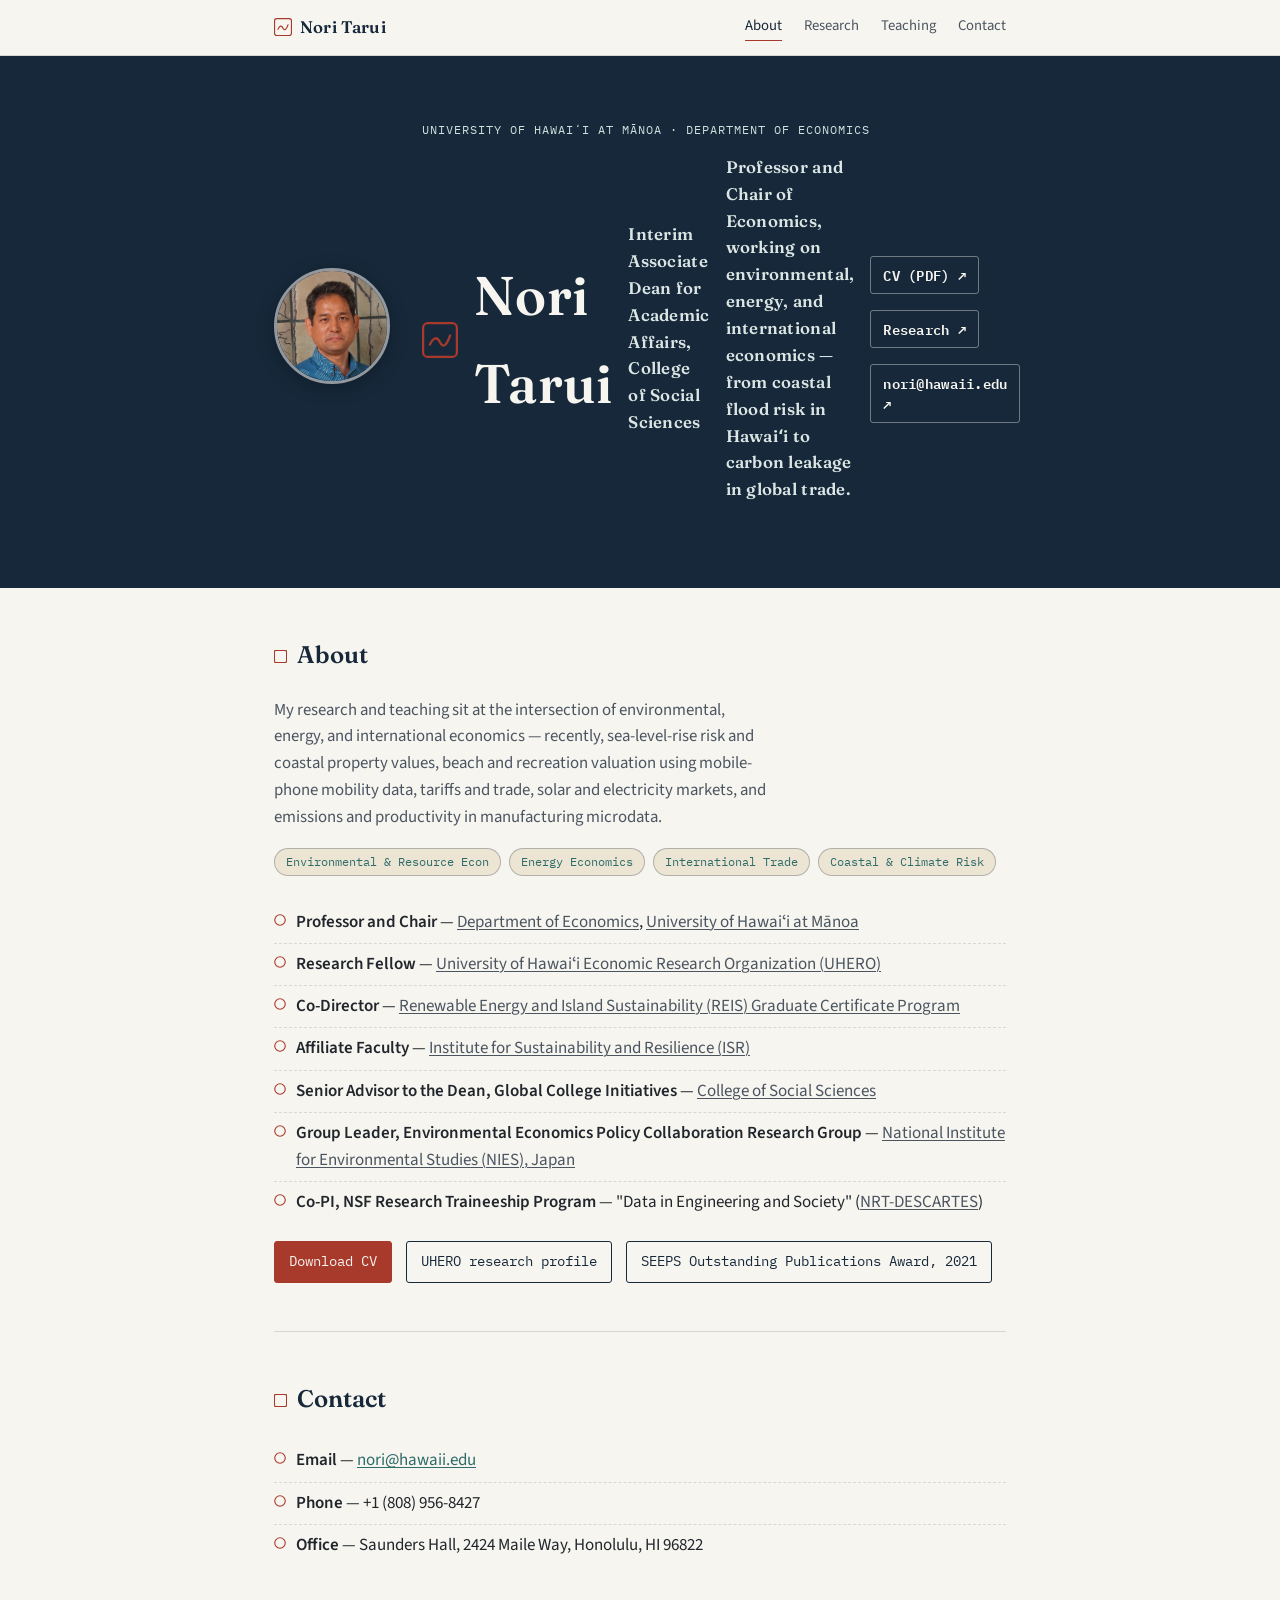
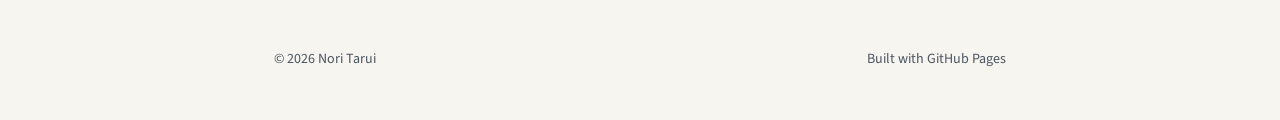
==== index.html @ 079a6d90 "homepage edit1" ====
<!DOCTYPE html>
<html lang="en">
<head>
<meta charset="UTF-8">
<meta name="viewport" content="width=device-width, initial-scale=1">
<title>Nori Tarui — Economics, University of Hawaiʻi at Mānoa</title>
<meta name="description" content="Nori Tarui is Professor and Chair of Economics at the University of Hawaiʻi at Mānoa, working on environmental, energy, and international economics.">
<link rel="preconnect" href="https://fonts.googleapis.com">
<link href="https://fonts.googleapis.com/css2?family=Fraunces:opsz,wght@9..144,500;9..144,600&family=Source+Sans+3:wght@400;600&family=IBM+Plex+Mono:wght@400;500&display=swap" rel="stylesheet">
<link rel="stylesheet" href="style.css">
</head>
<body>

<header class="site-nav">
  <div class="wrap">
    <a class="brand" href="index.html">
      <svg class="hanko" viewBox="0 0 32 32" aria-hidden="true"><rect x="1" y="1" width="30" height="30" rx="4" fill="none" stroke="currentColor" stroke-width="2"/><path d="M7 20 Q 12 10 16 18 T 25 12" fill="none" stroke="currentColor" stroke-width="2" stroke-linecap="round"/></svg>
      Nori Tarui
    </a>
    <nav class="links">
      <a href="index.html" aria-current="page">About</a>
      <a href="research.html">Research</a>
      <a href="teaching.html">Teaching</a>
      <a href="index.html#contact">Contact</a>
    </nav>
  </div>
</header>

<section class="hero">
  <div class="wrap">
    <div class="hero-flex">
      <img src="img/nori-headshot.jpg" alt="Portrait of Nori Tarui" class="headshot">
      <div class="hero-text">
        <p class="eyebrow">University of Hawaiʻi at Mānoa · Department of Economics</p>
        <h1>
          <svg class="hanko" viewBox="0 0 32 32" aria-hidden="true"><rect x="1" y="1" width="30" height="30" rx="4" fill="none" stroke="currentColor" stroke-width="2"/><path d="M7 20 Q 12 10 16 18 T 25 12" fill="none" stroke="currentColor" stroke-width="2" stroke-linecap="round"/></svg>
          Nori Tarui
        <p class="role-line">Interim Associate Dean for Academic Affairs, College of Social Sciences</p>
        <p class="role-line">Professor and Chair of Economics, working on environmental, energy, and international economics — from coastal flood risk in Hawaiʻi to carbon leakage in global trade.</p>
        <div class="cta-row">
          <a href="files/CV_Tarui.pdf">CV (PDF) ↗</a>
          <a href="research.html">Research ↗</a>
          <a href="mailto:nori@hawaii.edu">nori@hawaii.edu ↗</a>
        </div>
      </div>
    </div>
  </div>
</section>

<main>
  <div class="wrap">

    <section id="about">
      <div class="section-head">
        <svg class="hanko" viewBox="0 0 32 32" aria-hidden="true"><rect x="1" y="1" width="30" height="30" rx="4" fill="none" stroke="currentColor" stroke-width="3"/></svg>
        <h2 class="section-title">About</h2>
      </div>
      <p class="lede">
        My research and teaching sit at the intersection of environmental, energy, and international economics —
        recently, sea-level-rise risk and coastal property values, beach and recreation valuation using mobile-phone
        mobility data, tariffs and trade, solar and electricity markets, and emissions and productivity in
        manufacturing microdata.
      </p>
      <div class="tags">
        <span class="tag">Environmental &amp; Resource Econ</span>
        <span class="tag">Energy Economics</span>
        <span class="tag">International Trade</span>
        <span class="tag">Coastal &amp; Climate Risk</span>
      </div>

      <ul class="affil-list" style="margin-top:26px;">
        <li>
          <svg class="hanko" viewBox="0 0 32 32" aria-hidden="true"><circle cx="16" cy="16" r="14" fill="none" stroke="currentColor" stroke-width="3"/></svg>
          <span><span class="role">Professor and Chair</span> — <span class="org"><a href="http://www.economics.hawaii.edu/">Department of Economics</a>, <a href="http://www.manoa.hawaii.edu/">University of Hawaiʻi at Mānoa</a></span></span>
        </li>
        <li>
          <svg class="hanko" viewBox="0 0 32 32" aria-hidden="true"><circle cx="16" cy="16" r="14" fill="none" stroke="currentColor" stroke-width="3"/></svg>
          <span><span class="role">Research Fellow</span> — <span class="org"><a href="http://www.uhero.hawaii.edu/">University of Hawaiʻi Economic Research Organization (UHERO)</a></span></span>
        </li>
        <li>
          <svg class="hanko" viewBox="0 0 32 32" aria-hidden="true"><circle cx="16" cy="16" r="14" fill="none" stroke="currentColor" stroke-width="3"/></svg>
          <span><span class="role">Co-Director</span> — <span class="org"><a href="http://socialsciences.hawaii.edu/certificate/reis/">Renewable Energy and Island Sustainability (REIS) Graduate Certificate Program</a></span></span>
        </li>
        <li>
          <svg class="hanko" viewBox="0 0 32 32" aria-hidden="true"><circle cx="16" cy="16" r="14" fill="none" stroke="currentColor" stroke-width="3"/></svg>
          <span><span class="role">Affiliate Faculty</span> — <span class="org"><a href="https://manoa.hawaii.edu/isr/">Institute for Sustainability and Resilience (ISR)</a></span></span>
        </li>
        <li>
          <svg class="hanko" viewBox="0 0 32 32" aria-hidden="true"><circle cx="16" cy="16" r="14" fill="none" stroke="currentColor" stroke-width="3"/></svg>
          <span><span class="role">Senior Advisor to the Dean, Global College Initiatives</span> — <span class="org"><a href="https://socialsciences.manoa.hawaii.edu/study-at-css/enrollment-pathways/css-international/">College of Social Sciences</a></span></span>
        </li>
        <li>
          <svg class="hanko" viewBox="0 0 32 32" aria-hidden="true"><circle cx="16" cy="16" r="14" fill="none" stroke="currentColor" stroke-width="3"/></svg>
          <span><span class="role">Group Leader, Environmental Economics Policy Collaboration Research Group</span> — <span class="org"><a href="https://www.nies.go.jp/en/index.html">National Institute for Environmental Studies (NIES), Japan</a></span></span>
        </li>
        <li>
          <svg class="hanko" viewBox="0 0 32 32" aria-hidden="true"><circle cx="16" cy="16" r="14" fill="none" stroke="currentColor" stroke-width="3"/></svg>
          <span><span class="role">Co-PI, NSF Research Traineeship Program</span> — <span class="org">"Data in Engineering and Society" (<a href="https://www.nsf.gov/awardsearch/showAward?AWD_ID=2244574&HistoricalAwards=false">NRT-DESCARTES</a>)</span></span>
        </li>
      </ul>

      <div class="btn-row">
        <a class="btn primary" href="https://www.dropbox.com/scl/fi/9eugtl6t8reowjk72e273/CV_Tarui_July2025.pdf?rlkey=m9nzb2djinzzox61uwovbq0et&st=bqzk2ofy&dl=0">Download CV</a>
        <a class="btn" href="https://uhero.hawaii.edu/category/nori-tarui/">UHERO research profile</a>
        <a class="btn" href="https://www.seeps.org/eng/html/awards/index.html#prizelist">SEEPS Outstanding Publications Award, 2021</a>
      </div>
    </section>

    <section id="contact">
      <div class="section-head">
        <svg class="hanko" viewBox="0 0 32 32" aria-hidden="true"><rect x="1" y="1" width="30" height="30" rx="4" fill="none" stroke="currentColor" stroke-width="3"/></svg>
        <h2 class="section-title">Contact</h2>
      </div>
      <ul class="affil-list">
        <li><svg class="hanko" viewBox="0 0 32 32" aria-hidden="true"><circle cx="16" cy="16" r="14" fill="none" stroke="currentColor" stroke-width="3"/></svg><span><span class="role">Email</span> — <a href="mailto:nori@hawaii.edu">nori@hawaii.edu</a></span></li>
        <li><svg class="hanko" viewBox="0 0 32 32" aria-hidden="true"><circle cx="16" cy="16" r="14" fill="none" stroke="currentColor" stroke-width="3"/></svg><span><span class="role">Phone</span> — +1 (808) 956-8427</span></li>
        <li><svg class="hanko" viewBox="0 0 32 32" aria-hidden="true"><circle cx="16" cy="16" r="14" fill="none" stroke="currentColor" stroke-width="3"/></svg><span><span class="role">Office</span> — Saunders Hall, 2424 Maile Way, Honolulu, HI 96822</span></li>
      </ul>
    </section>

  </div>
</main>

<footer>
  <div class="wrap">
    <span>© 2026 Nori Tarui</span>
    <span>Built with GitHub Pages</span>
  </div>
</footer>

</body>
</html>
---- style.css ----
/* =========================================================
   Nori Tarui — academic homepage
   Tokens
   ========================================================= */
:root {
  --paper: #f7f5f0;
  --paper-alt: #ece5d4;
  --ink: #20262b;
  --ink-soft: #4b5560;
  --navy: #16283a;
  --teal: #2e6c6a;
  --hanko: #a83a2c;
  --line: rgba(22, 40, 58, 0.14);
  --line-strong: rgba(22, 40, 58, 0.28);

  --display: "Fraunces", "Iowan Old Style", ui-serif, Georgia, serif;
  --body: "Source Sans 3", "Inter", system-ui, sans-serif;
  --mono: "IBM Plex Mono", ui-monospace, monospace;

  --max: 780px;
}

* { box-sizing: border-box; }

html { scroll-behavior: smooth; }

body {
  margin: 0;
  background: var(--paper);
  color: var(--ink);
  font-family: var(--body);
  font-size: 17px;
  line-height: 1.6;
  -webkit-font-smoothing: antialiased;
}

a {
  color: var(--teal);
  text-decoration-thickness: 1px;
  text-underline-offset: 2px;
}
a:hover { color: var(--hanko); }

a:focus-visible,
button:focus-visible {
  outline: 2px solid var(--hanko);
  outline-offset: 2px;
}

.wrap {
  max-width: var(--max);
  margin: 0 auto;
  padding: 0 24px;
}

/* ---------- Hanko signature mark ----------
   A small stamp motif standing in for a seal/chop —
   used at full size once in the hero, and as a bullet
   glyph everywhere lists need a marker. */
.hanko {
  display: inline-block;
  flex: none;
  color: var(--hanko);
}

/* ---------- Nav ---------- */
header.site-nav {
  border-bottom: 1px solid var(--line);
  position: sticky;
  top: 0;
  background: rgba(247, 245, 240, 0.92);
  backdrop-filter: saturate(140%) blur(6px);
  z-index: 10;
}
header.site-nav .wrap {
  display: flex;
  align-items: center;
  justify-content: space-between;
  padding-top: 14px;
  padding-bottom: 14px;
}
.brand {
  font-family: var(--display);
  font-weight: 600;
  font-size: 1.05rem;
  letter-spacing: 0.01em;
  color: var(--navy);
  text-decoration: none;
  display: flex;
  align-items: center;
  gap: 8px;
}
.brand:hover { color: var(--navy); }
.brand .hanko { width: 18px; height: 18px; }

nav.links { display: flex; gap: 22px; }
nav.links a {
  color: var(--ink-soft);
  font-size: 0.92rem;
  text-decoration: none;
  padding-bottom: 2px;
  border-bottom: 1px solid transparent;
}
nav.links a:hover,
nav.links a[aria-current="page"] {
  color: var(--navy);
  border-bottom-color: var(--hanko);
}

/* ---------- Hero ---------- */
.hero {
  position: relative;
  overflow: hidden;
  border-bottom: 1px solid var(--line);
  background: var(--navy);
  color: var(--paper);
}
.hero .contours {
  position: absolute;
  inset: 0;
  width: 100%;
  height: 100%;
  opacity: 0.35;
}
.hero .wrap {
  position: relative;
  padding-top: 64px;
  padding-bottom: 56px;
}
.hero-flex {
  display: flex;
  align-items: center;
  gap: 32px;
}
.headshot {
  flex: none;
  width: 116px;
  height: 116px;
  border-radius: 50%;
  object-fit: cover;
  border: 3px solid rgba(247, 245, 240, 0.55);
  box-shadow: 0 4px 18px rgba(0, 0, 0, 0.25);
}
.hero-text { min-width: 0; }
.hero .eyebrow {
  font-family: var(--mono);
  font-size: 0.78rem;
  letter-spacing: 0.08em;
  text-transform: uppercase;
  color: #cfe0dd;
  margin: 0 0 14px;
}
.hero h1 {
  font-family: var(--display);
  font-weight: 600;
  font-size: clamp(2.4rem, 6vw, 3.4rem);
  letter-spacing: 0.005em;
  margin: 0 0 6px;
  display: flex;
  align-items: center;
  gap: 16px;
}
.hero .hanko { width: 36px; height: 36px; }
.hero .role-line {
  font-size: 1.05rem;
  color: #dbe6e4;
  max-width: 56ch;
  margin: 0 0 22px;
}
.hero .cta-row { display: flex; gap: 16px; flex-wrap: wrap; }
.hero .cta-row a {
  font-family: var(--mono);
  font-size: 0.85rem;
  color: var(--paper);
  border: 1px solid rgba(247,245,240,0.4);
  border-radius: 3px;
  padding: 7px 12px;
  text-decoration: none;
}
.hero .cta-row a:hover {
  border-color: var(--hanko);
  color: var(--paper);
  background: rgba(168,58,44,0.25);
}

/* ---------- Sections ---------- */
main section {
  padding: 48px 0;
  border-bottom: 1px solid var(--line);
}
main section:last-of-type { border-bottom: none; }

.section-head {
  display: flex;
  align-items: baseline;
  gap: 10px;
  margin-bottom: 22px;
}
.section-head .hanko { width: 13px; height: 13px; }
h2.section-title {
  font-family: var(--display);
  font-size: 1.5rem;
  font-weight: 600;
  color: var(--navy);
  margin: 0;
}

.affil-list { list-style: none; margin: 0; padding: 0; }
.affil-list li {
  display: flex;
  gap: 10px;
  align-items: flex-start;
  padding: 7px 0;
  border-bottom: 1px dashed var(--line);
}
.affil-list li:last-child { border-bottom: none; }
.affil-list .hanko { width: 12px; height: 12px; margin-top: 5px; }
.affil-list .role { font-weight: 600; color: var(--ink); }
.affil-list .org a { color: var(--ink-soft); }
.affil-list .org a:hover { color: var(--hanko); }

.lede {
  font-size: 1.05rem;
  color: var(--ink-soft);
  max-width: 62ch;
}

.tags { display: flex; flex-wrap: wrap; gap: 8px; margin-top: 4px; }
.tag {
  font-family: var(--mono);
  font-size: 0.78rem;
  color: var(--teal);
  border: 1px solid var(--line-strong);
  border-radius: 999px;
  padding: 3px 11px;
  background: var(--paper-alt);
}

.btn-row { display: flex; gap: 14px; flex-wrap: wrap; margin-top: 18px; }
.btn {
  display: inline-flex;
  align-items: center;
  gap: 8px;
  font-family: var(--mono);
  font-size: 0.85rem;
  padding: 9px 14px;
  border-radius: 3px;
  text-decoration: none;
  border: 1px solid var(--navy);
  color: var(--navy);
}
.btn:hover { background: var(--navy); color: var(--paper); }
.btn.primary { background: var(--hanko); border-color: var(--hanko); color: var(--paper); }
.btn.primary:hover { background: #8c3125; border-color: #8c3125; }

/* ---------- Publications / project lists ---------- */
.pub-group { margin-bottom: 30px; }
.pub-group h3 {
  font-family: var(--mono);
  font-size: 0.82rem;
  text-transform: uppercase;
  letter-spacing: 0.08em;
  color: var(--teal);
  margin: 0 0 14px;
}
ol.pub-list, ul.pub-list {
  list-style: none;
  margin: 0;
  padding: 0;
  counter-reset: pub;
}
ol.pub-list li, ul.pub-list li {
  padding: 12px 0;
  border-bottom: 1px solid var(--line);
  font-size: 0.96rem;
}
ol.pub-list li:last-child, ul.pub-list li:last-child { border-bottom: none; }
.pub-list .yr {
  font-family: var(--mono);
  font-size: 0.8rem;
  color: var(--ink-soft);
  margin-right: 2px;
}
.pub-list .venue { font-style: italic; color: var(--ink-soft); }
.pub-note { font-size: 0.88rem; color: var(--ink-soft); margin: 3px 0 0 0; }

/* ---------- Teaching term blocks ---------- */
.term {
  padding: 16px 0;
  border-bottom: 1px solid var(--line);
}
.term:last-child { border-bottom: none; }
.term h3 {
  font-family: var(--mono);
  font-size: 0.85rem;
  letter-spacing: 0.06em;
  text-transform: uppercase;
  color: var(--navy);
  margin: 0 0 4px;
}
.term .office-hours { font-size: 0.9rem; color: var(--ink-soft); margin: 0 0 10px; }
.course { margin: 6px 0; font-size: 0.96rem; }
.course .code { font-family: var(--mono); color: var(--hanko); margin-right: 6px; }

/* ---------- Footer ---------- */
footer {
  padding: 34px 0 50px;
  color: var(--ink-soft);
  font-size: 0.88rem;
}
footer .wrap { display: flex; justify-content: space-between; flex-wrap: wrap; gap: 12px; }
footer a { color: var(--ink-soft); }
footer a:hover { color: var(--hanko); }

@media (max-width: 640px) {
  nav.links { gap: 14px; }
  .hero h1 { gap: 10px; }
  .hero-flex { flex-direction: column; align-items: flex-start; gap: 18px; }
  .headshot { width: 88px; height: 88px; }
  footer .wrap { flex-direction: column; }
}
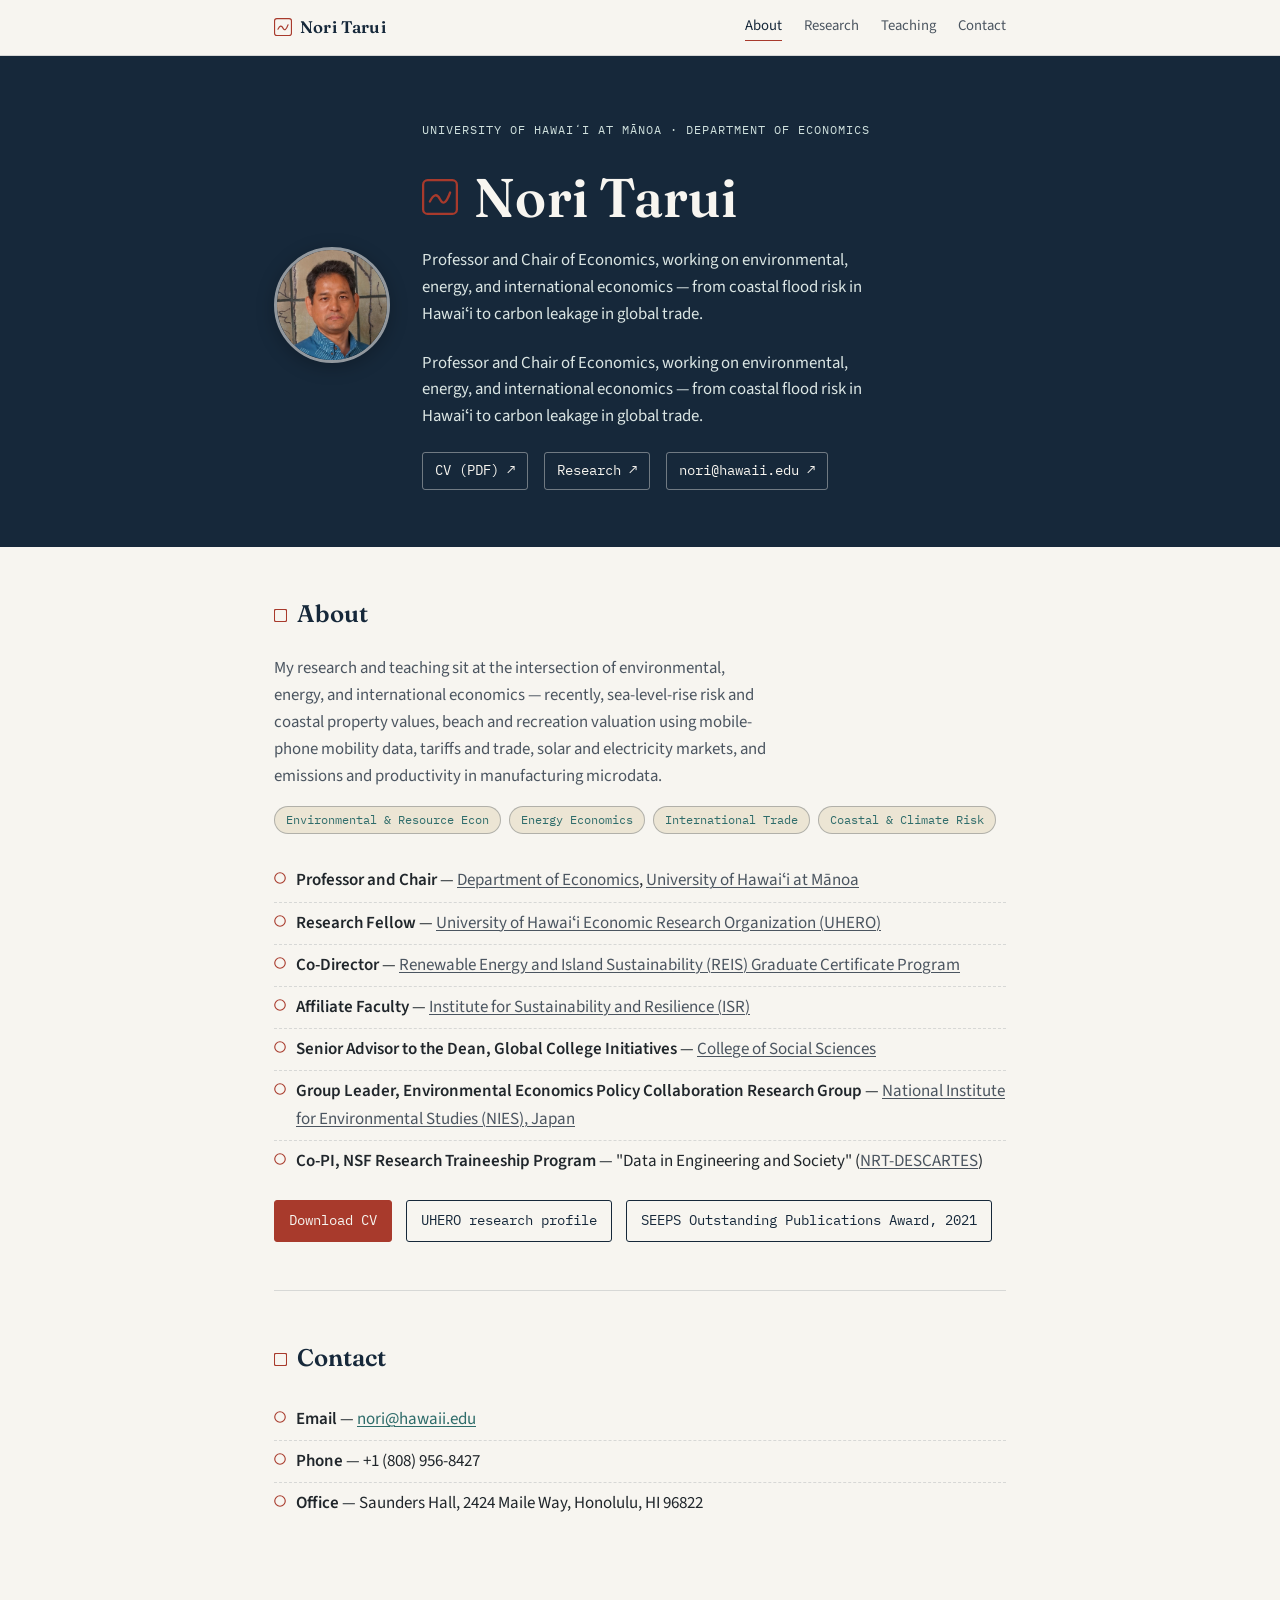
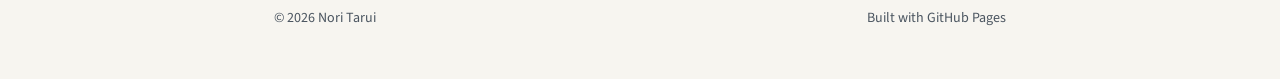
==== commit 5e9cd6d3: "homepage edit2" ====
--- a/index.html
+++ b/index.html
@@ -35,7 +35,8 @@
         <h1>
           <svg class="hanko" viewBox="0 0 32 32" aria-hidden="true"><rect x="1" y="1" width="30" height="30" rx="4" fill="none" stroke="currentColor" stroke-width="2"/><path d="M7 20 Q 12 10 16 18 T 25 12" fill="none" stroke="currentColor" stroke-width="2" stroke-linecap="round"/></svg>
           Nori Tarui
-        <p class="role-line">Interim Associate Dean for Academic Affairs, College of Social Sciences</p>
+        </h1>
+        <p class="role-line">Professor and Chair of Economics, working on environmental, energy, and international economics — from coastal flood risk in Hawaiʻi to carbon leakage in global trade.</p>
         <p class="role-line">Professor and Chair of Economics, working on environmental, energy, and international economics — from coastal flood risk in Hawaiʻi to carbon leakage in global trade.</p>
         <div class="cta-row">
           <a href="files/CV_Tarui.pdf">CV (PDF) ↗</a>
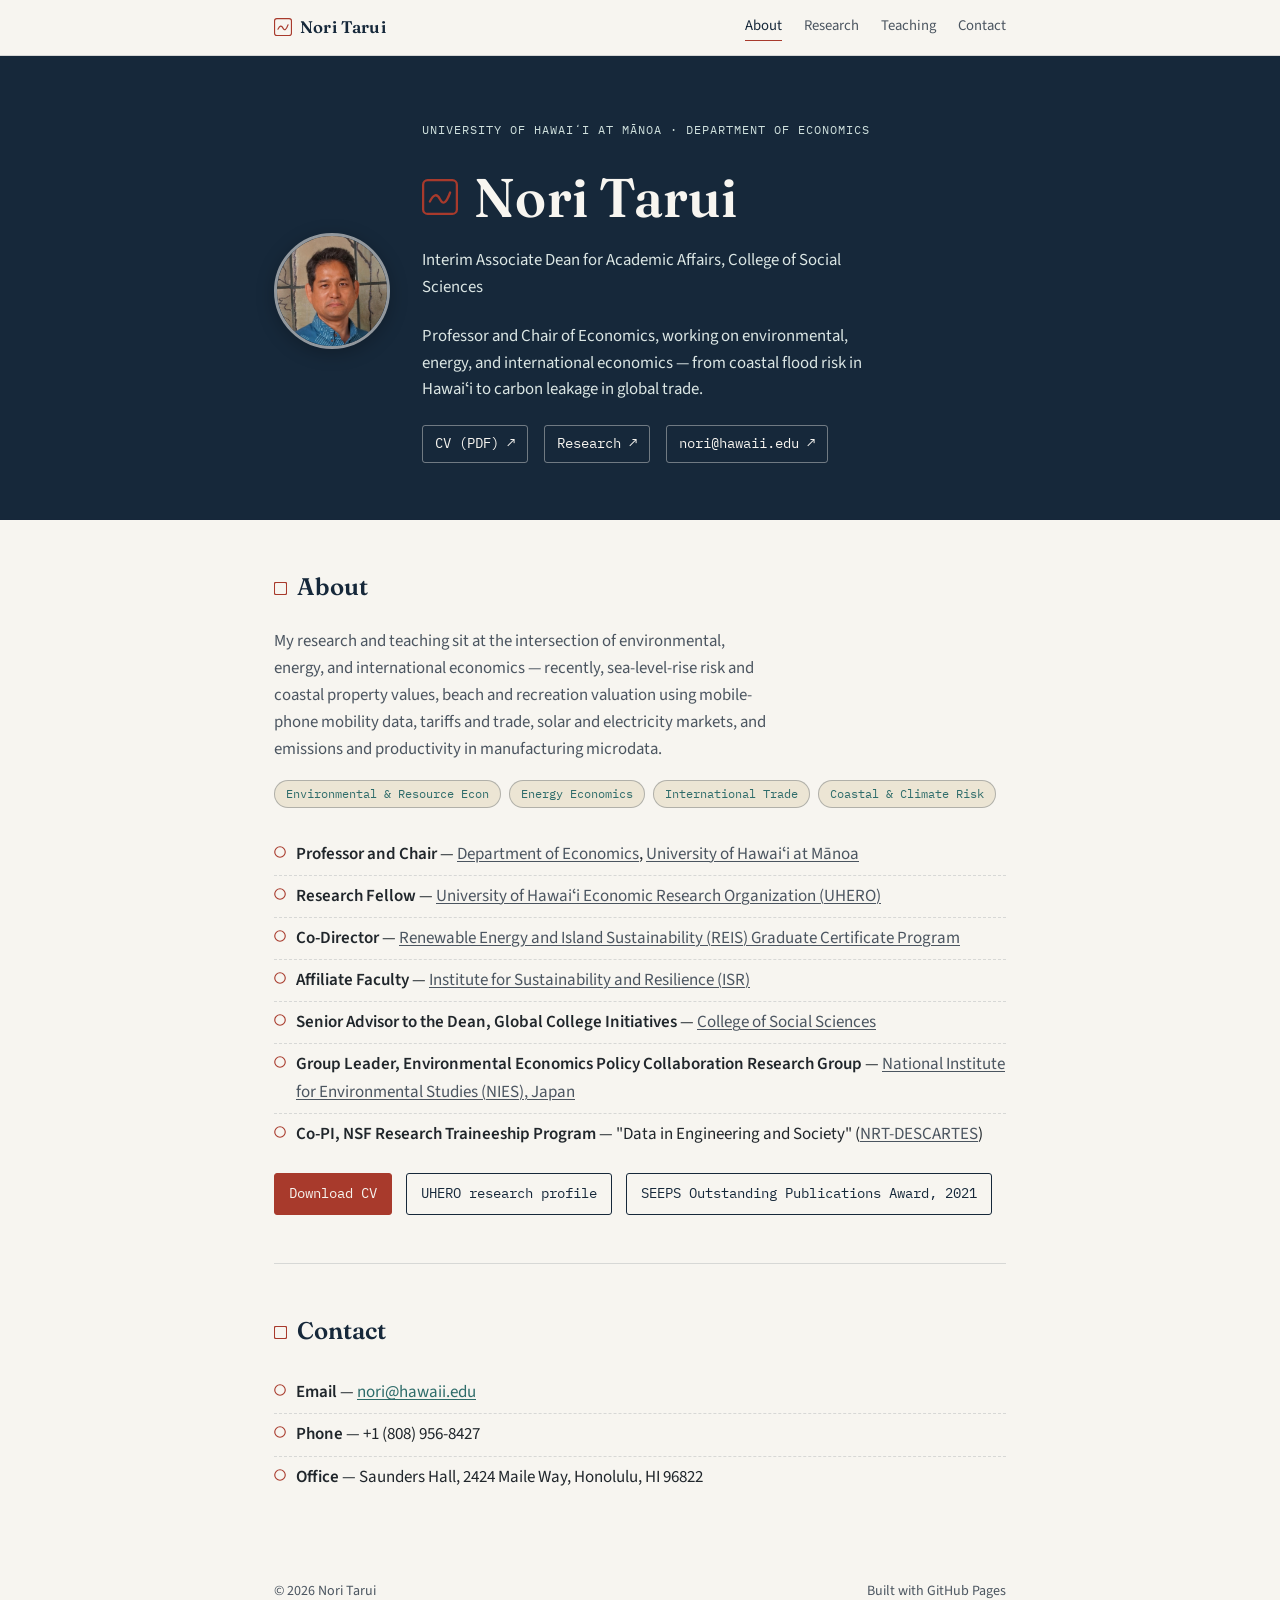
==== commit 892e2fd2: "homepage edit 3" ====
--- a/index.html
+++ b/index.html
@@ -36,7 +36,7 @@
           <svg class="hanko" viewBox="0 0 32 32" aria-hidden="true"><rect x="1" y="1" width="30" height="30" rx="4" fill="none" stroke="currentColor" stroke-width="2"/><path d="M7 20 Q 12 10 16 18 T 25 12" fill="none" stroke="currentColor" stroke-width="2" stroke-linecap="round"/></svg>
           Nori Tarui
         </h1>
-        <p class="role-line">Professor and Chair of Economics, working on environmental, energy, and international economics — from coastal flood risk in Hawaiʻi to carbon leakage in global trade.</p>
+        <p class="role-line">Interim Associate Dean for Academic Affairs, College of Social Sciences</p>
         <p class="role-line">Professor and Chair of Economics, working on environmental, energy, and international economics — from coastal flood risk in Hawaiʻi to carbon leakage in global trade.</p>
         <div class="cta-row">
           <a href="files/CV_Tarui.pdf">CV (PDF) ↗</a>
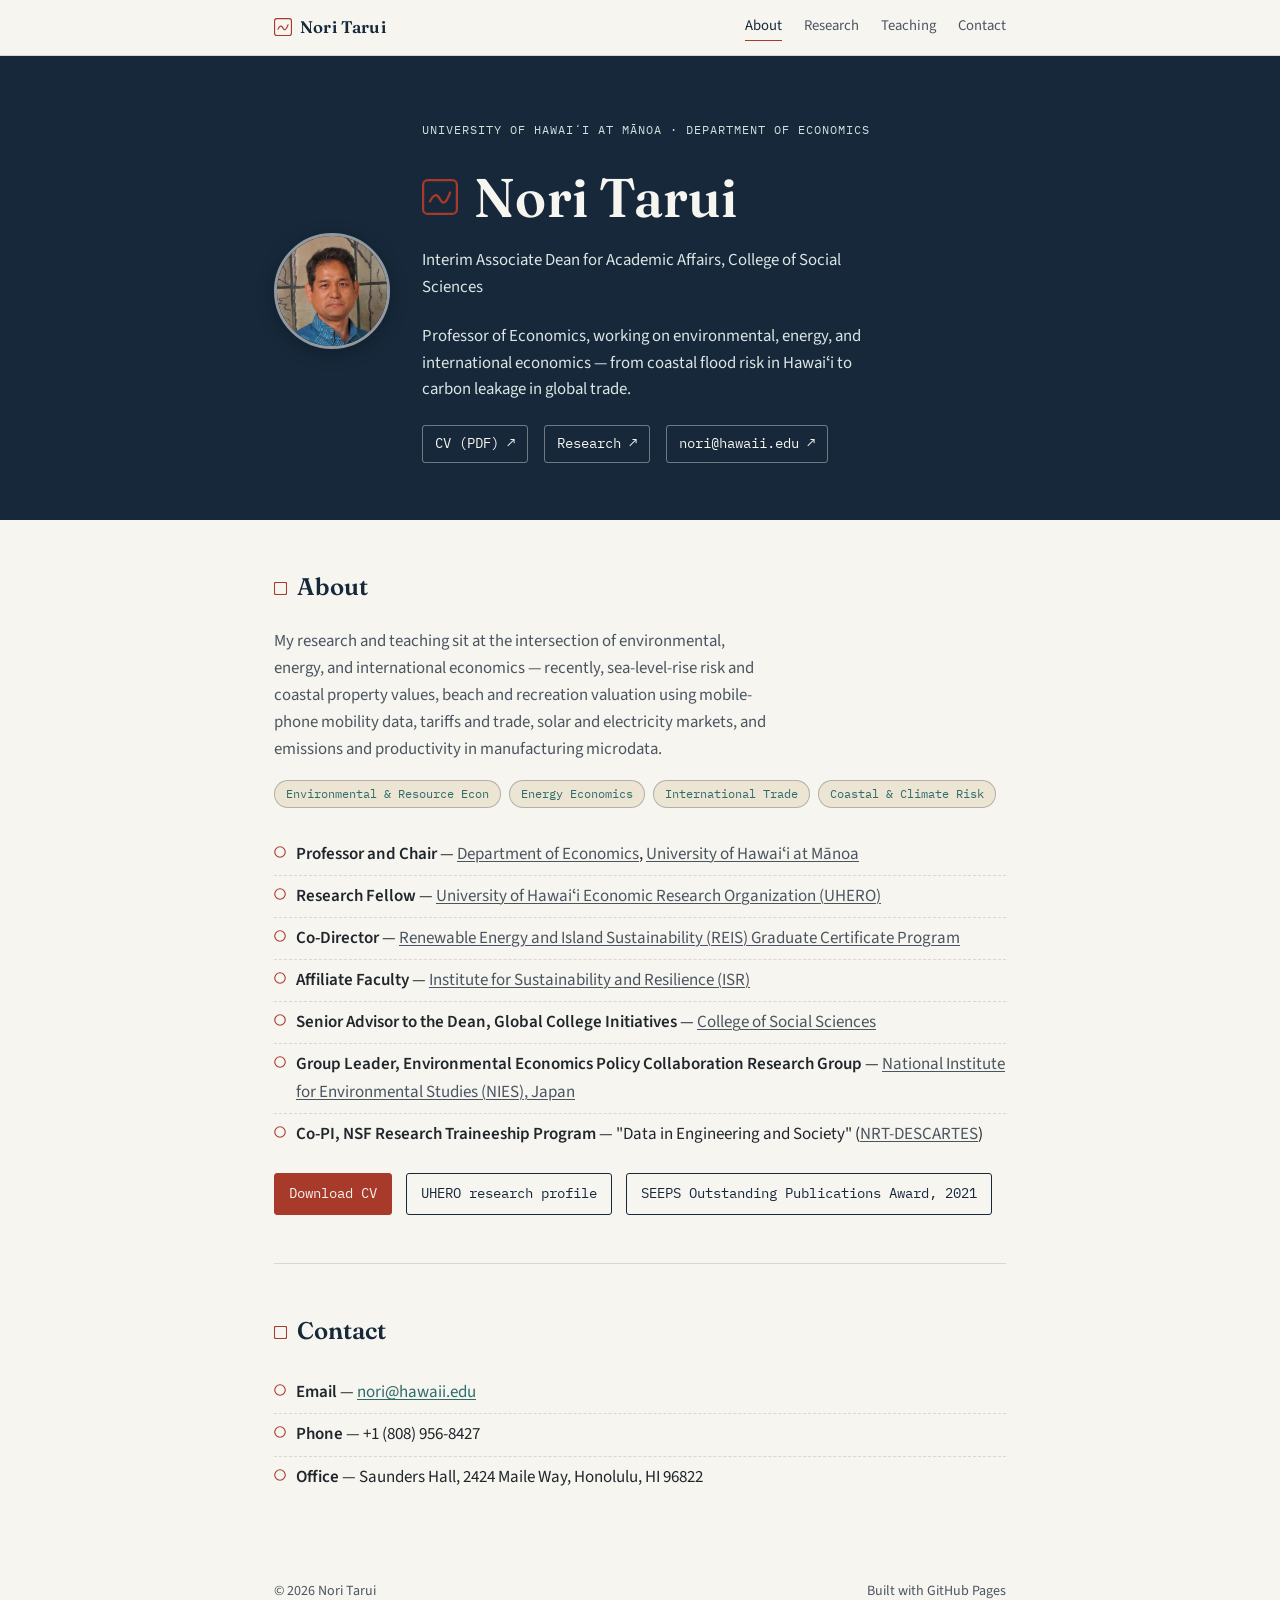
==== commit 15ccc172: "homepage edit" ====
--- a/index.html
+++ b/index.html
@@ -4,7 +4,7 @@
 <meta charset="UTF-8">
 <meta name="viewport" content="width=device-width, initial-scale=1">
 <title>Nori Tarui — Economics, University of Hawaiʻi at Mānoa</title>
-<meta name="description" content="Nori Tarui is Professor and Chair of Economics at the University of Hawaiʻi at Mānoa, working on environmental, energy, and international economics.">
+<meta name="description" content="Nori Tarui is Professor of Economics at the University of Hawaiʻi at Mānoa, working on environmental, energy, and international economics.">
 <link rel="preconnect" href="https://fonts.googleapis.com">
 <link href="https://fonts.googleapis.com/css2?family=Fraunces:opsz,wght@9..144,500;9..144,600&family=Source+Sans+3:wght@400;600&family=IBM+Plex+Mono:wght@400;500&display=swap" rel="stylesheet">
 <link rel="stylesheet" href="style.css">
@@ -37,7 +37,7 @@
           Nori Tarui
         </h1>
         <p class="role-line">Interim Associate Dean for Academic Affairs, College of Social Sciences</p>
-        <p class="role-line">Professor and Chair of Economics, working on environmental, energy, and international economics — from coastal flood risk in Hawaiʻi to carbon leakage in global trade.</p>
+        <p class="role-line">Professor of Economics, working on environmental, energy, and international economics — from coastal flood risk in Hawaiʻi to carbon leakage in global trade.</p>
         <div class="cta-row">
           <a href="files/CV_Tarui.pdf">CV (PDF) ↗</a>
           <a href="research.html">Research ↗</a>
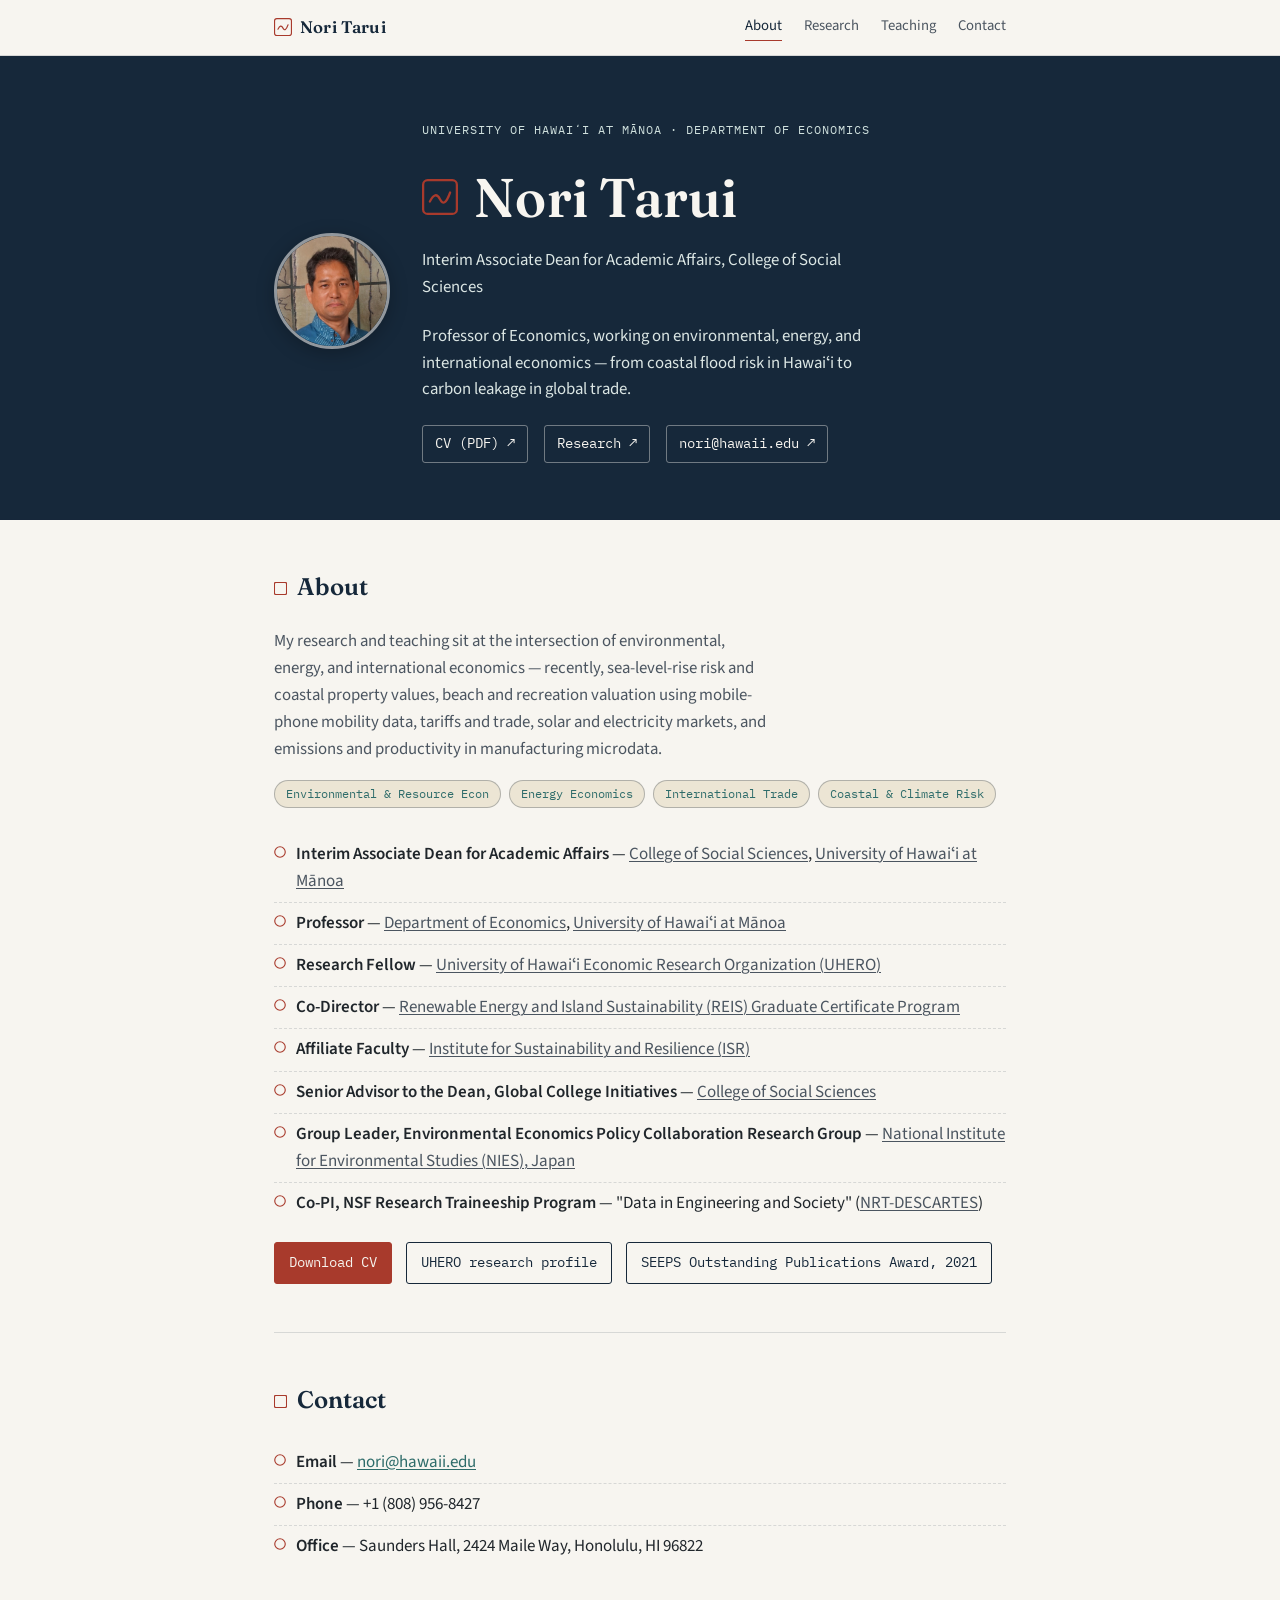
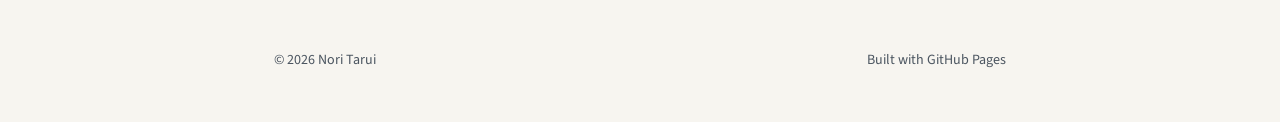
==== commit c4df04ee: "homepage edit title" ====
--- a/index.html
+++ b/index.html
@@ -72,7 +72,11 @@
       <ul class="affil-list" style="margin-top:26px;">
         <li>
           <svg class="hanko" viewBox="0 0 32 32" aria-hidden="true"><circle cx="16" cy="16" r="14" fill="none" stroke="currentColor" stroke-width="3"/></svg>
-          <span><span class="role">Professor and Chair</span> — <span class="org"><a href="http://www.economics.hawaii.edu/">Department of Economics</a>, <a href="http://www.manoa.hawaii.edu/">University of Hawaiʻi at Mānoa</a></span></span>
+          <span><span class="role">Interim Associate Dean for Academic Affairs </span> — <span class="org"><a href="https://socialsciences.manoa.hawaii.edu/">College of Social Sciences</a>, <a href="http://www.manoa.hawaii.edu/">University of Hawaiʻi at Mānoa</a></span></span>
+        </li>
+       <li>
+          <svg class="hanko" viewBox="0 0 32 32" aria-hidden="true"><circle cx="16" cy="16" r="14" fill="none" stroke="currentColor" stroke-width="3"/></svg>
+          <span><span class="role">Professor </span> — <span class="org"><a href="http://www.economics.hawaii.edu/">Department of Economics</a>, <a href="http://www.manoa.hawaii.edu/">University of Hawaiʻi at Mānoa</a></span></span>
         </li>
         <li>
           <svg class="hanko" viewBox="0 0 32 32" aria-hidden="true"><circle cx="16" cy="16" r="14" fill="none" stroke="currentColor" stroke-width="3"/></svg>
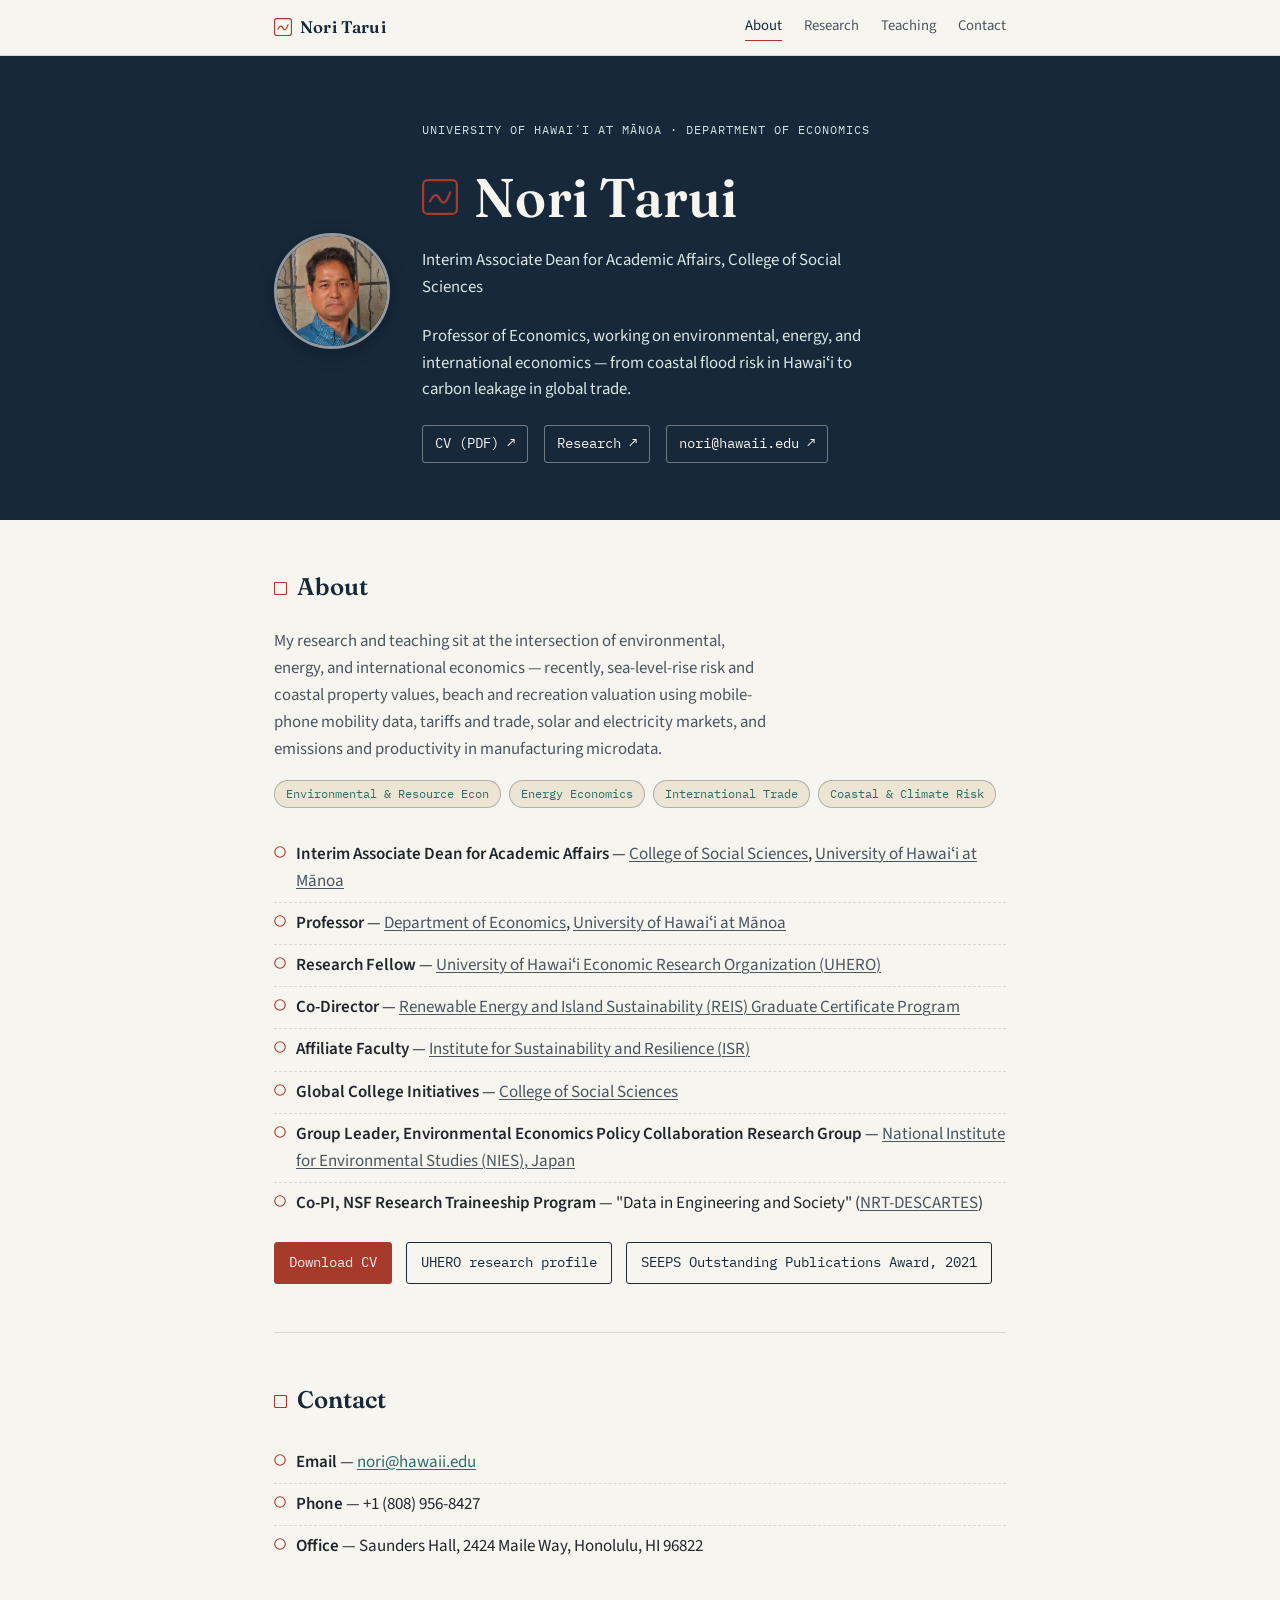
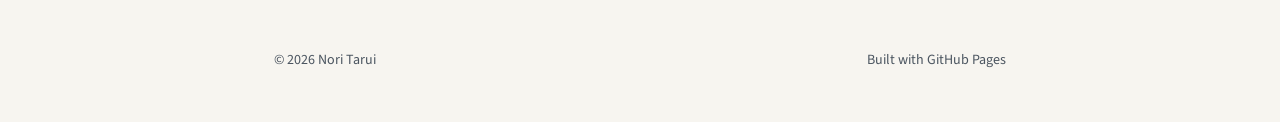
==== commit 314b5b78: "homepage edit title2" ====
--- a/index.html
+++ b/index.html
@@ -92,7 +92,7 @@
         </li>
         <li>
           <svg class="hanko" viewBox="0 0 32 32" aria-hidden="true"><circle cx="16" cy="16" r="14" fill="none" stroke="currentColor" stroke-width="3"/></svg>
-          <span><span class="role">Senior Advisor to the Dean, Global College Initiatives</span> — <span class="org"><a href="https://socialsciences.manoa.hawaii.edu/study-at-css/enrollment-pathways/css-international/">College of Social Sciences</a></span></span>
+          <span><span class="role">Global College Initiatives</span> — <span class="org"><a href="https://socialsciences.manoa.hawaii.edu/study-at-css/enrollment-pathways/css-international/">College of Social Sciences</a></span></span>
         </li>
         <li>
           <svg class="hanko" viewBox="0 0 32 32" aria-hidden="true"><circle cx="16" cy="16" r="14" fill="none" stroke="currentColor" stroke-width="3"/></svg>
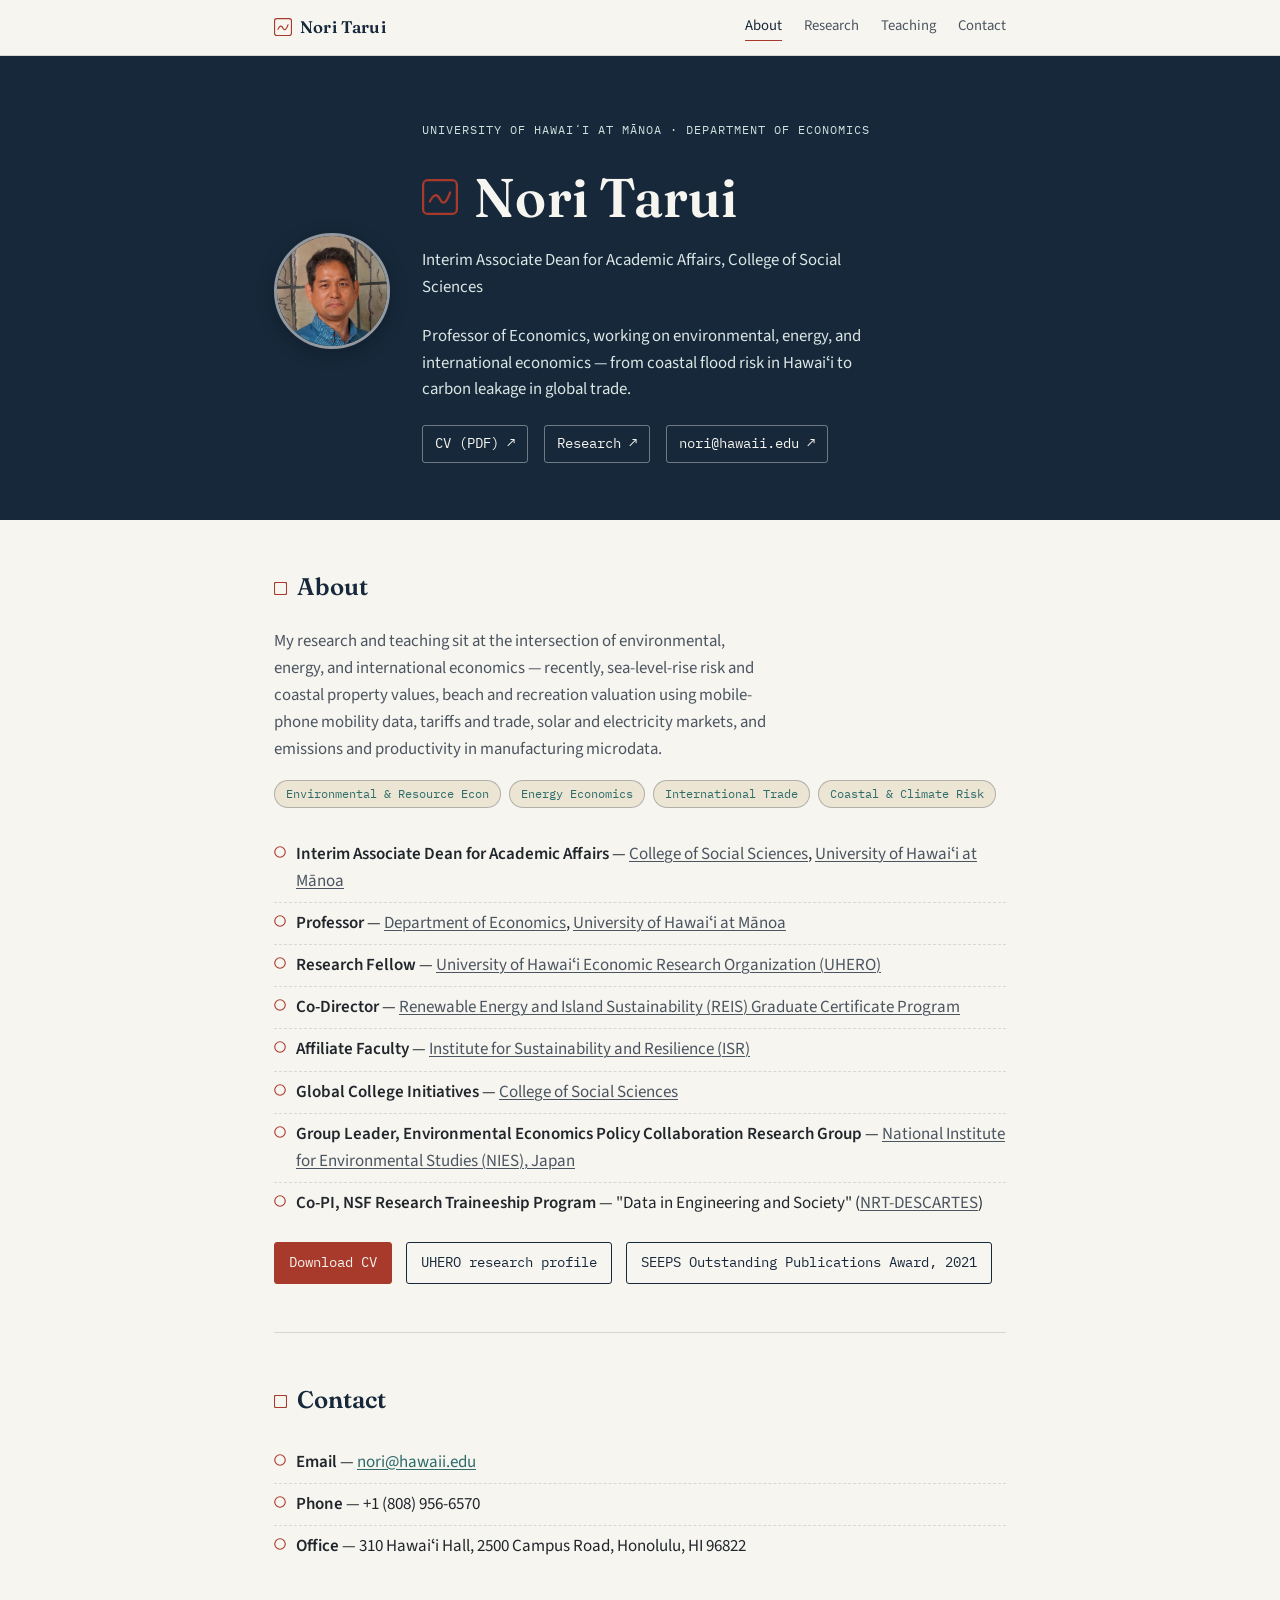
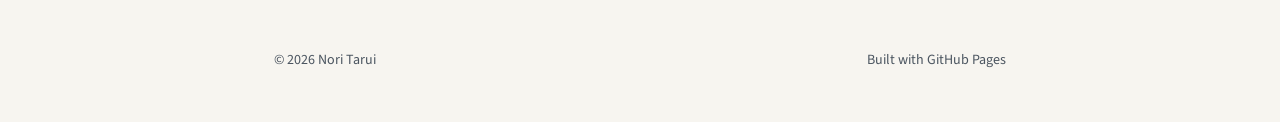
==== commit cb525e5b: "homepage edit title3" ====
--- a/index.html
+++ b/index.html
@@ -118,8 +118,8 @@
       </div>
       <ul class="affil-list">
         <li><svg class="hanko" viewBox="0 0 32 32" aria-hidden="true"><circle cx="16" cy="16" r="14" fill="none" stroke="currentColor" stroke-width="3"/></svg><span><span class="role">Email</span> — <a href="mailto:nori@hawaii.edu">nori@hawaii.edu</a></span></li>
-        <li><svg class="hanko" viewBox="0 0 32 32" aria-hidden="true"><circle cx="16" cy="16" r="14" fill="none" stroke="currentColor" stroke-width="3"/></svg><span><span class="role">Phone</span> — +1 (808) 956-8427</span></li>
-        <li><svg class="hanko" viewBox="0 0 32 32" aria-hidden="true"><circle cx="16" cy="16" r="14" fill="none" stroke="currentColor" stroke-width="3"/></svg><span><span class="role">Office</span> — Saunders Hall, 2424 Maile Way, Honolulu, HI 96822</span></li>
+        <li><svg class="hanko" viewBox="0 0 32 32" aria-hidden="true"><circle cx="16" cy="16" r="14" fill="none" stroke="currentColor" stroke-width="3"/></svg><span><span class="role">Phone</span> — +1 (808) 956-6570</span></li>
+        <li><svg class="hanko" viewBox="0 0 32 32" aria-hidden="true"><circle cx="16" cy="16" r="14" fill="none" stroke="currentColor" stroke-width="3"/></svg><span><span class="role">Office</span> — 310 Hawaiʻi Hall, 2500 Campus Road, Honolulu, HI 96822</span></li>
       </ul>
     </section>
 
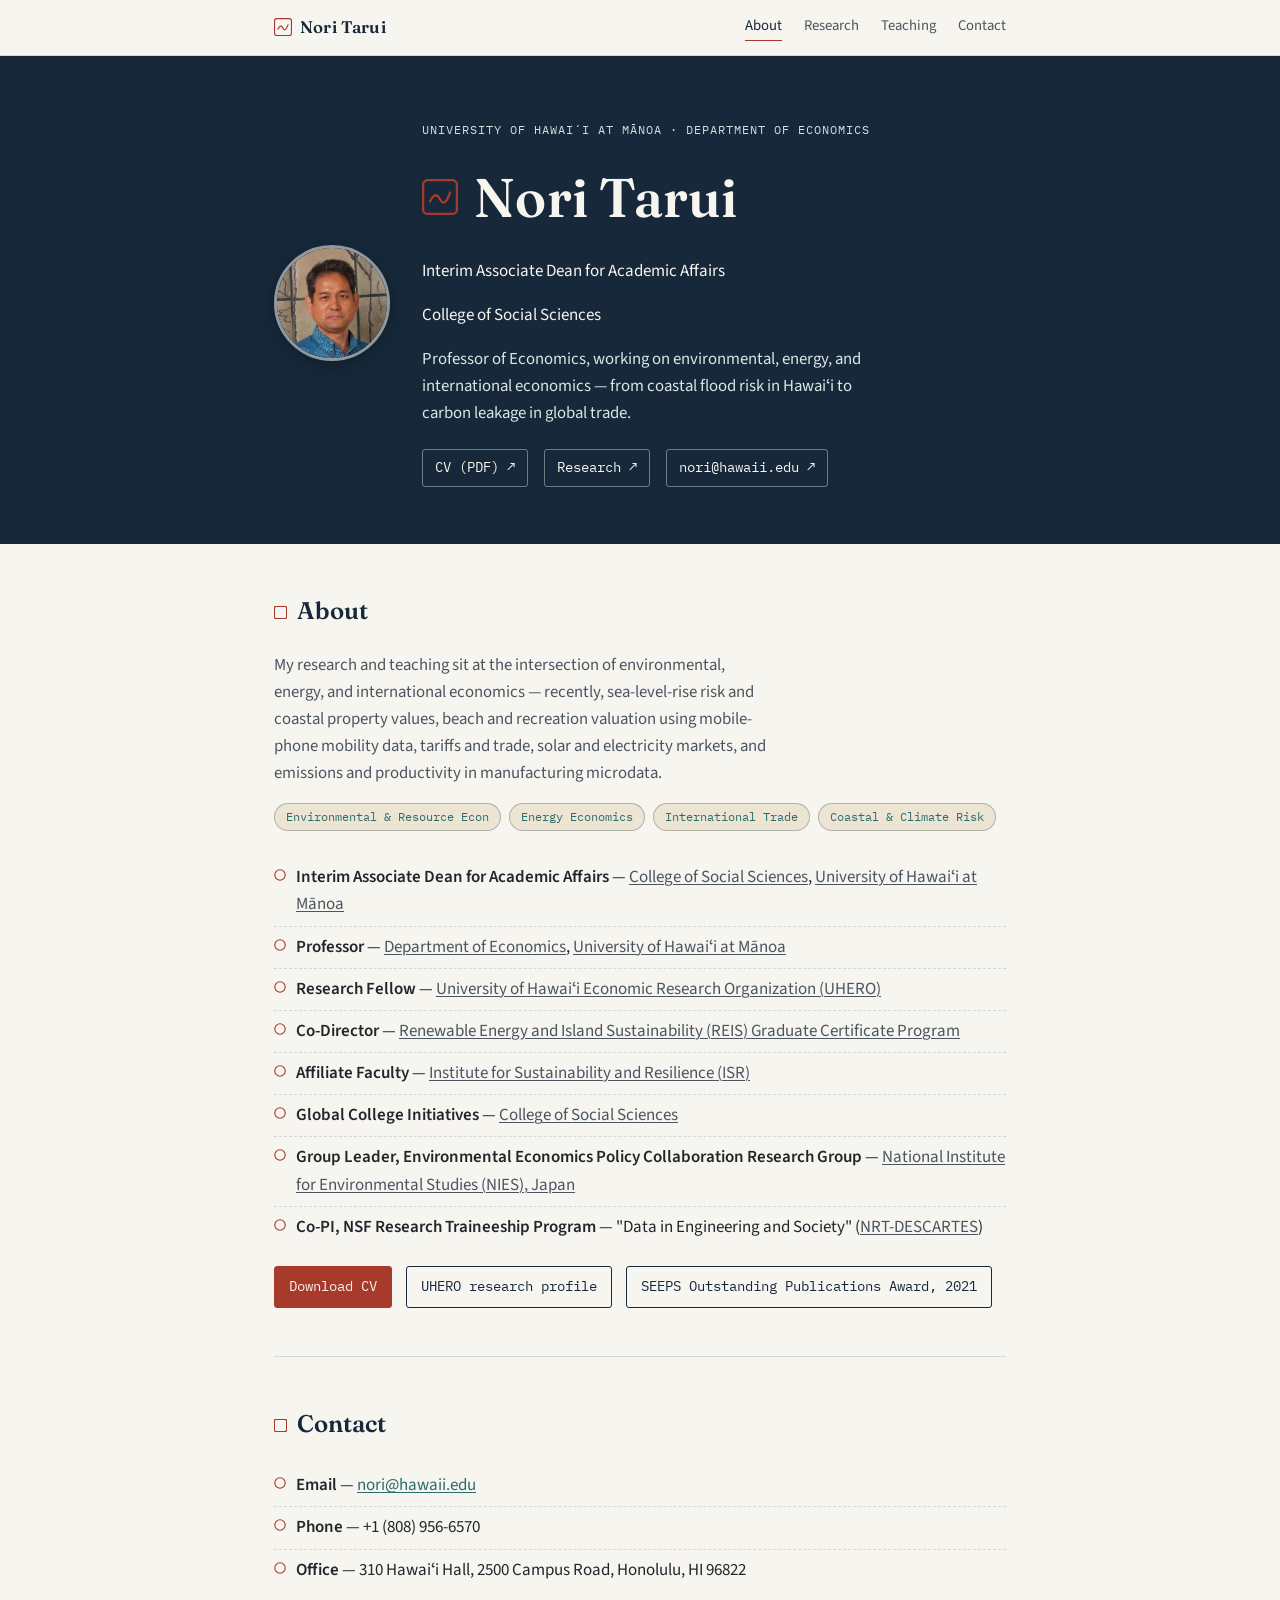
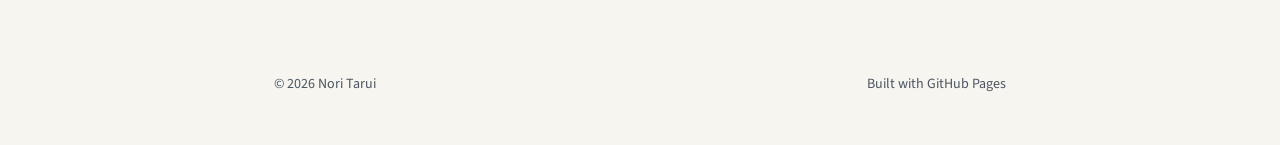
==== commit e703c335: "edit3" ====
--- a/index.html
+++ b/index.html
@@ -36,7 +36,8 @@
           <svg class="hanko" viewBox="0 0 32 32" aria-hidden="true"><rect x="1" y="1" width="30" height="30" rx="4" fill="none" stroke="currentColor" stroke-width="2"/><path d="M7 20 Q 12 10 16 18 T 25 12" fill="none" stroke="currentColor" stroke-width="2" stroke-linecap="round"/></svg>
           Nori Tarui
         </h1>
-        <p class="role-line">Interim Associate Dean for Academic Affairs, College of Social Sciences</p>
+        <p class="role-title">Interim Associate Dean for Academic Affairs</p>
+        <p class="role-title role-org">College of Social Sciences</p>
         <p class="role-line">Professor of Economics, working on environmental, energy, and international economics — from coastal flood risk in Hawaiʻi to carbon leakage in global trade.</p>
         <div class="cta-row">
           <a href="files/CV_Tarui.pdf">CV (PDF) ↗</a>
